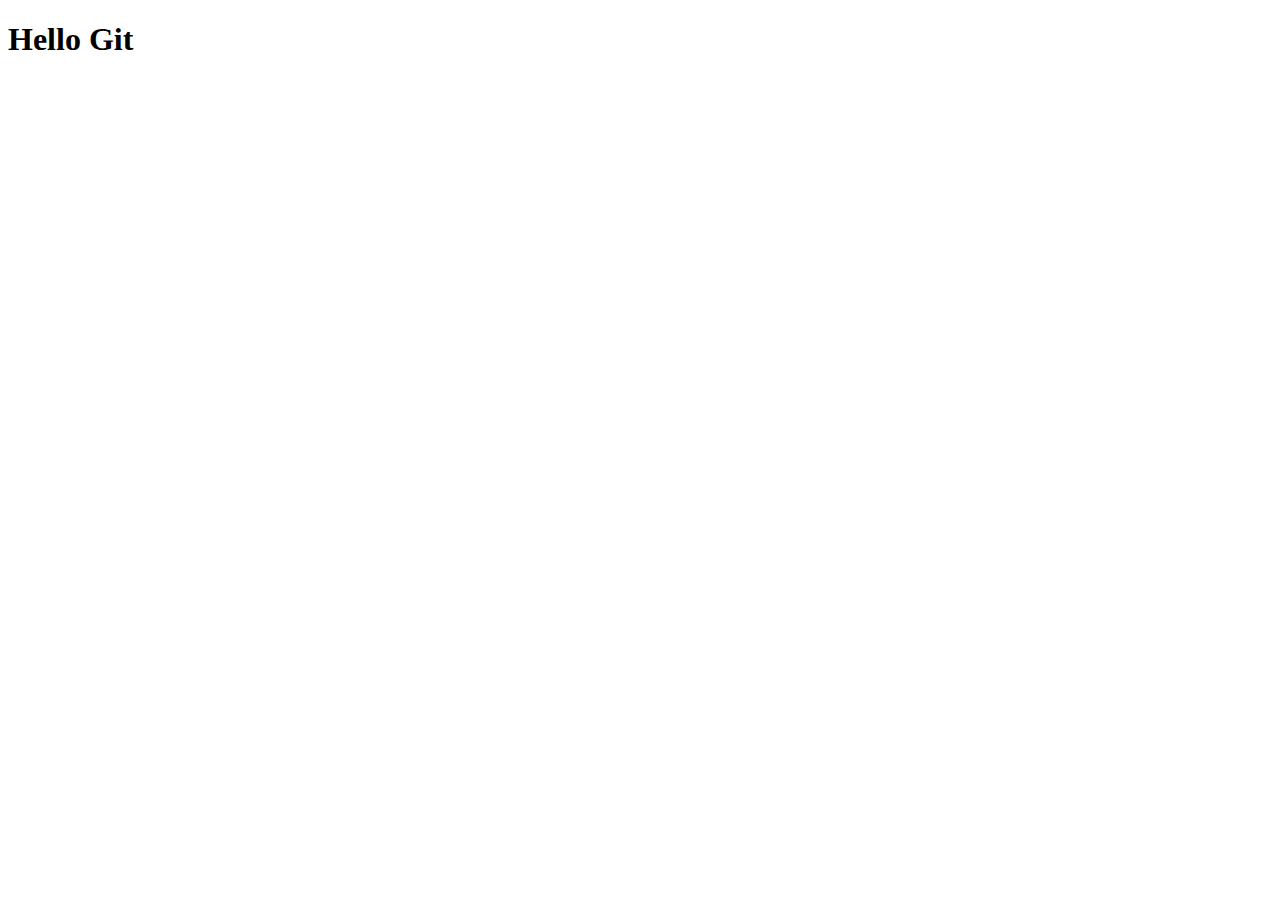
==== index.html @ a393ae51 "first commit" ====
<!DOCTYPE html>
<html lang="en">
<head>
    <meta charset="UTF-8">
    <meta http-equiv="X-UA-Compatible" content="IE=edge">
    <meta name="viewport" content="width=device-width, initial-scale=1.0">
    <title>Document</title>
</head>
<body>
    <div>
        <h1>Hello Git</h1>
    </div>
</body>
</html>
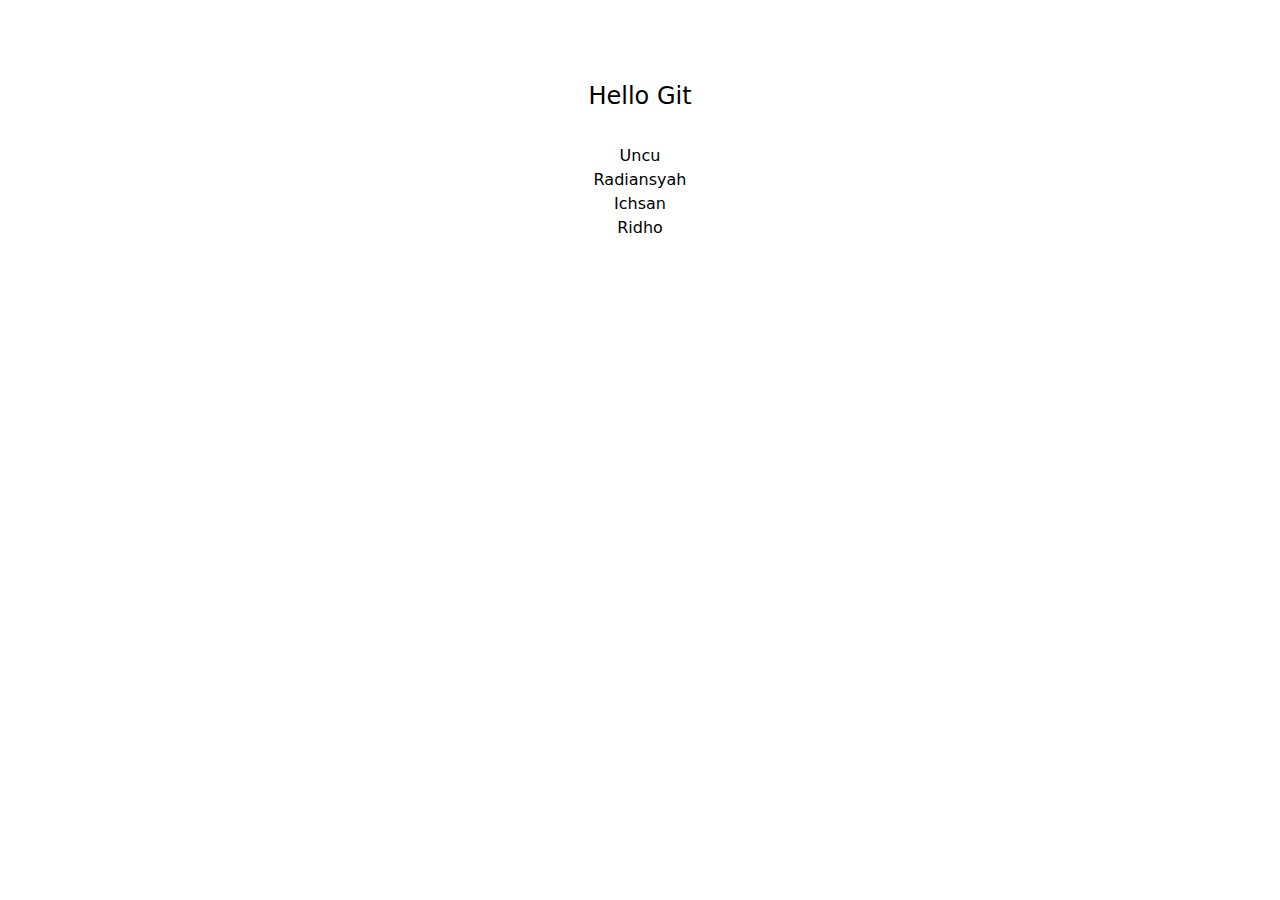
==== commit b45f8673: "add tailwind" ====
--- a/index.html
+++ b/index.html
@@ -4,11 +4,20 @@
     <meta charset="UTF-8">
     <meta http-equiv="X-UA-Compatible" content="IE=edge">
     <meta name="viewport" content="width=device-width, initial-scale=1.0">
+    <link rel="stylesheet" href="tailwind.css">
     <title>Document</title>
 </head>
 <body>
-    <div>
-        <h1>Hello Git</h1>
+    <div class="pt-20">
+        <h1 class="text-center text-2xl">Hello Git</h1>
+        <div class="text-center my-8">
+            <ul class="list-disc">
+                <li><a href="/uncu.html">Uncu</a></li>
+                <li><a href="/dian.html">Radiansyah</a></li>
+                <li><a href="/ichsan.html">Ichsan</a></li>
+                <li><a href="/ridho.html">Ridho</a></li>
+            </ul>
+        </div>
     </div>
 </body>
 </html>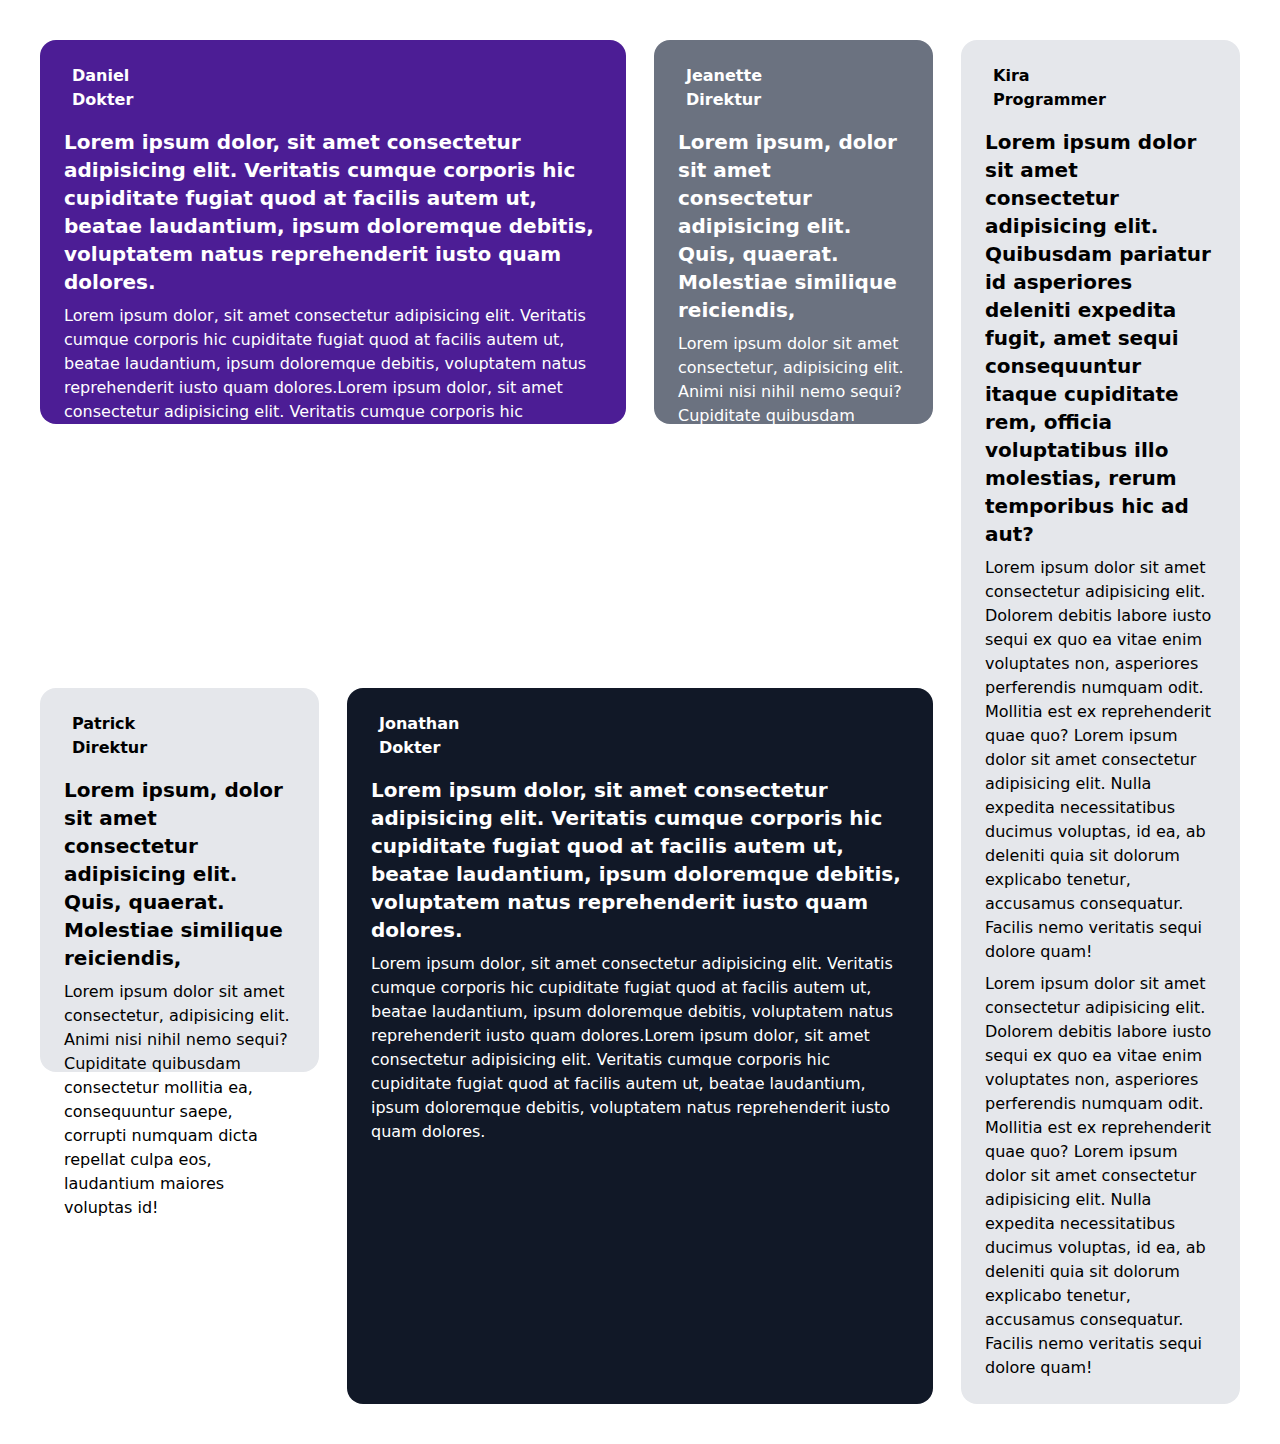
==== commit 16ffcb57: "dian.html" ====
--- a/index.html
+++ b/index.html
@@ -8,16 +8,127 @@
     <title>Document</title>
 </head>
 <body>
-    <div class="pt-20">
-        <h1 class="text-center text-2xl">Hello Git</h1>
-        <div class="text-center my-8">
-            <ul class="list-disc">
-                <li><a href="/uncu.html">Uncu</a></li>
-                <li><a href="/dian.html">Radiansyah</a></li>
-                <li><a href="/ichsan.html">Ichsan</a></li>
-                <li><a href="/ridho.html">Ridho</a></li>
-            </ul>
-        </div>
-    </div>
+    <!DOCTYPE html>
+<html lang="en">
+<head>
+    <meta charset="UTF-8">
+    <meta http-equiv="X-UA-Compatible" content="IE=edge">
+    <meta name="viewport" content="width=device-width, initial-scale=1.0">
+    <title>Document</title>
+    <link rel="stylesheet" href="tailwind.css">
+</head>
+<body>
+
+        <div class="grid grid-cols-4 gap-7 justify-center m-10">
+            <div class="col-span-2 bg-purple-900 p-6 rounded-2xl h-96">
+                <div class="flex">
+                    <img src="image-daniel.jpg" alt="" class="rounded-full">
+                    <div class="ml-2">
+                        <p class="text-white font-semibold">Daniel</p>
+                        <p class="text-white font-semibold">Dokter</p>
+                    </div>      
+                </div>
+                <div class="mt-4">
+                    <h1 class="text-white text-xl font-bold">Lorem ipsum dolor, sit amet consectetur adipisicing elit. Veritatis cumque corporis hic 
+                    cupiditate fugiat quod at facilis autem ut, beatae laudantium, ipsum doloremque debitis, 
+                    voluptatem natus reprehenderit iusto quam dolores.
+                    </h1>
+                    <p class="mt-2 text-white">Lorem ipsum dolor, sit amet consectetur adipisicing elit. Veritatis cumque corporis hic 
+                        cupiditate fugiat quod at facilis autem ut, beatae laudantium, ipsum doloremque debitis, 
+                        voluptatem natus reprehenderit iusto quam dolores.Lorem ipsum dolor, sit amet consectetur 
+                        adipisicing elit. Veritatis cumque corporis hic cupiditate fugiat quod at facilis autem ut,
+                        beatae laudantium, ipsum doloremque debitis, voluptatem natus reprehenderit iusto quam dolores.
+                    </p>
+                </div>
+            </div>
+            <div class="bg-gray-500 p-6 rounded-2xl h-96">
+                <div class="flex">
+                    <img src="image-jeanette.jpg" alt="" class="rounded-full">
+                    <div class="ml-2">
+                        <p class="text-white font-semibold">Jeanette</p>
+                        <p class="text-white font-semibold">Direktur</p>
+                    </div>      
+                </div>
+                <div class="mt-4">
+                    <h1 class="text-white text-xl font-bold">
+                        Lorem ipsum, dolor sit amet consectetur adipisicing elit. Quis, quaerat. Molestiae similique 
+                        reiciendis, 
+                    </h1>
+                    <p class="mt-2 text-white">Lorem ipsum dolor sit amet consectetur, adipisicing elit. Animi nisi nihil nemo sequi? Cupiditate 
+                    quibusdam consectetur mollitia ea, consequuntur saepe, corrupti numquam dicta repellat culpa eos, 
+                    laudantium maiores voluptas id!
+                    </p>
+                </div>
+
+            </div>
+            <div class="row-span-2 bg-gray-200 p-6 rounded-2xl ">
+                <div class="flex">
+                    <img src="image-kira.jpg" alt="" class="rounded-full">
+                    <div class="ml-2">
+                        <p class=" font-semibold">Kira</p>
+                        <p class="font-semibold">Programmer</p>
+                    </div>      
+                </div>
+                <div class="mt-4">
+                    <h1 class="text-xl font-bold">Lorem ipsum dolor sit amet consectetur adipisicing elit. Quibusdam pariatur id asperiores 
+                        deleniti expedita fugit, amet sequi consequuntur itaque cupiditate rem, officia voluptatibus 
+                        illo molestias, rerum temporibus hic ad aut?
+                    </h1>
+                    <p class="mt-2">Lorem ipsum dolor sit amet consectetur adipisicing elit. Dolorem debitis labore iusto sequi 
+                    ex quo ea vitae enim voluptates non, asperiores perferendis numquam odit. Mollitia est ex reprehenderit quae quo?
+                    Lorem ipsum dolor sit amet consectetur adipisicing elit. Nulla expedita necessitatibus ducimus voluptas, id ea, ab 
+                    deleniti quia sit dolorum explicabo tenetur, accusamus consequatur. Facilis nemo veritatis sequi dolore quam!
+                    </p>
+                    <p class="mt-2">Lorem ipsum dolor sit amet consectetur adipisicing elit. Dolorem debitis labore iusto sequi 
+                    ex quo ea vitae enim voluptates non, asperiores perferendis numquam odit. Mollitia est ex reprehenderit quae quo?
+                    Lorem ipsum dolor sit amet consectetur adipisicing elit. Nulla expedita necessitatibus ducimus voluptas, id ea, ab 
+                    deleniti quia sit dolorum explicabo tenetur, accusamus consequatur. Facilis nemo veritatis sequi dolore quam!
+                    </p>
+                </div>
+            </div>
+            <div class="bg-gray-200 p-6 rounded-2xl h-96">
+                <div class="flex">
+                    <img src="image-patrick.jpg" alt="" class="rounded-full">
+                    <div class="ml-2">
+                        <p class="font-semibold">Patrick</p>
+                        <p class="font-semibold">Direktur</p>
+                    </div>      
+                </div>
+                <div class="mt-4">
+                    <h1 class="text-xl font-bold">
+                        Lorem ipsum, dolor sit amet consectetur adipisicing elit. Quis, quaerat. Molestiae similique 
+                        reiciendis, 
+                    </h1>
+                    <p class="mt-2">Lorem ipsum dolor sit amet consectetur, adipisicing elit. Animi nisi nihil nemo sequi? Cupiditate 
+                    quibusdam consectetur mollitia ea, consequuntur saepe, corrupti numquam dicta repellat culpa eos, 
+                    laudantium maiores voluptas id!
+                    </p>
+                </div>
+            </div>
+            <div class="col-span-2 bg-gray-900 p-6 rounded-2xl">
+                <div class="flex">
+                    <img src="image-jonathan.jpg" alt="" class="rounded-full">
+                    <div class="ml-2">
+                        <p class="text-white font-semibold">Jonathan</p>
+                        <p class="text-white font-semibold">Dokter</p>
+                    </div>      
+                </div>
+                <div class="mt-4">
+                    <h1 class="text-xl font-bold text-white">Lorem ipsum dolor, sit amet consectetur adipisicing elit. Veritatis cumque corporis hic 
+                    cupiditate fugiat quod at facilis autem ut, beatae laudantium, ipsum doloremque debitis, 
+                    voluptatem natus reprehenderit iusto quam dolores.
+                    </h1>
+                    <p class="mt-2 text-white">Lorem ipsum dolor, sit amet consectetur adipisicing elit. Veritatis cumque corporis hic 
+                        cupiditate fugiat quod at facilis autem ut, beatae laudantium, ipsum doloremque debitis, 
+                        voluptatem natus reprehenderit iusto quam dolores.Lorem ipsum dolor, sit amet consectetur 
+                        adipisicing elit. Veritatis cumque corporis hic cupiditate fugiat quod at facilis autem ut,
+                        beatae laudantium, ipsum doloremque debitis, voluptatem natus reprehenderit iusto quam dolores.
+                    </p>
+                </div>
+            </div>        
+        </div>  
+    
+</body>
+</html>
 </body>
 </html>